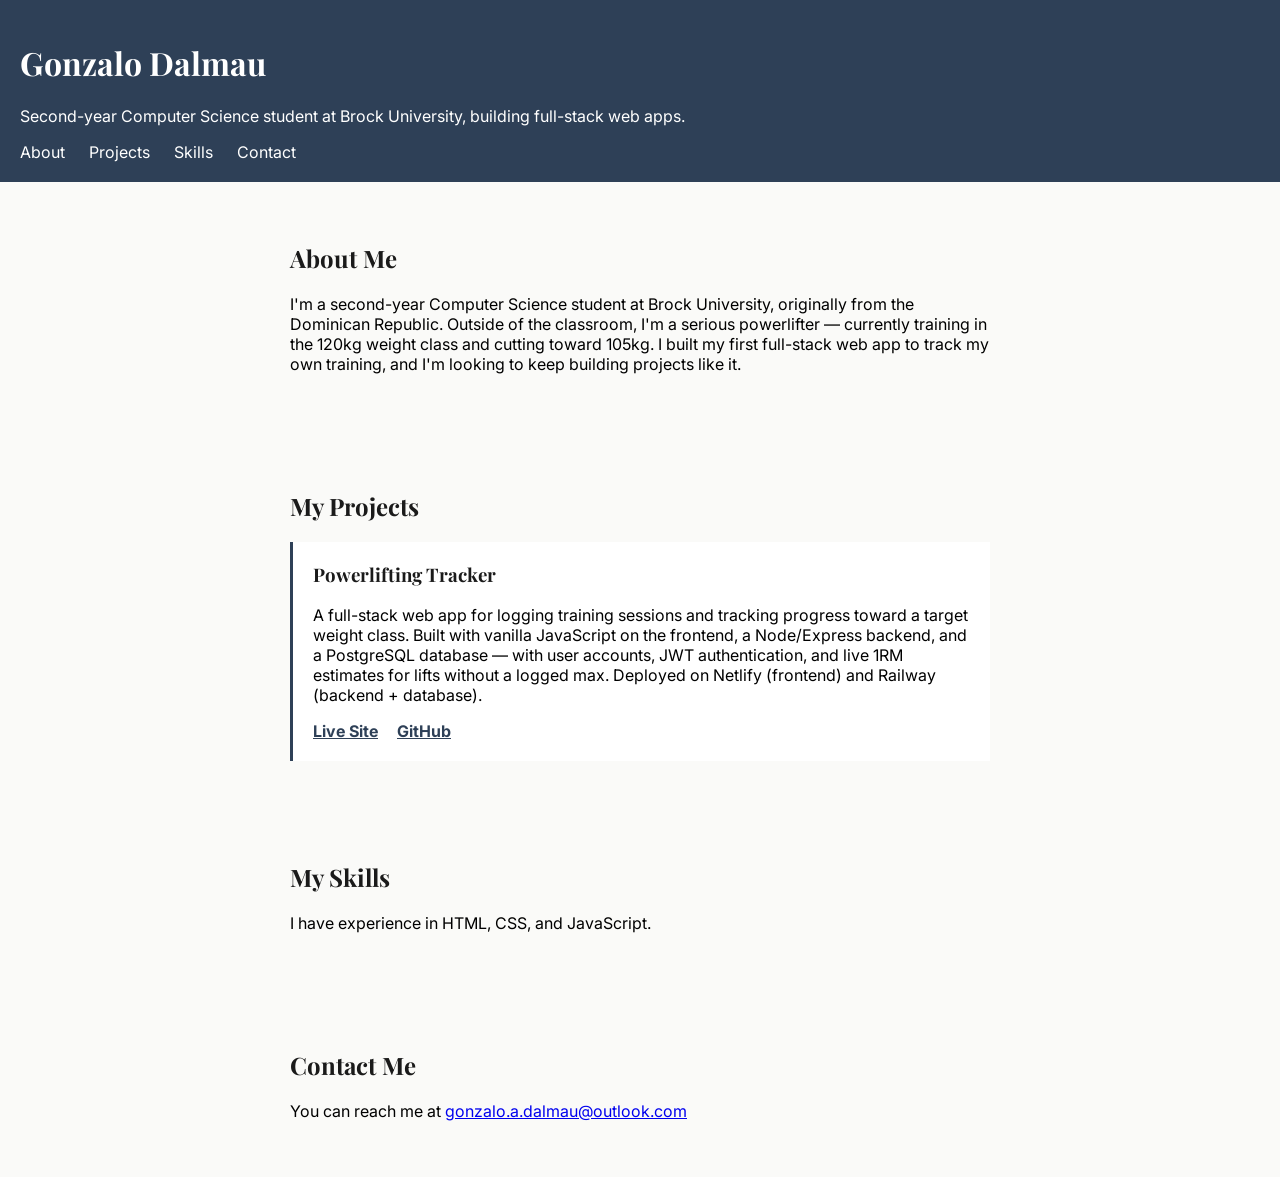
==== porfolio.html @ 1473ad94 "Initial portfolio site" ====
<!DOCTYPE html>
<html>
  <head>
    <meta charset="UTF-8">
    <meta name="viewport" content="width=device-width, initial-scale=1.0">
    <title>Gonzalo Dalmau — Portfolio</title>
    <link rel="icon" type="image/x-icon" href="favicon.ico">
    <link rel="preconnect" href="https://fonts.googleapis.com">
    <link rel="preconnect" href="https://fonts.gstatic.com" crossorigin>
    <link href="https://fonts.googleapis.com/css2?family=Inter:ital,opsz,wght@0,14..32,100..900;1,14..32,100..900&family=Playfair+Display:ital,wght@0,400..900;1,400..900&display=swap" rel="stylesheet">
    <link rel="stylesheet" href="style.css">
</head>
    <body>
        <header>
           
            <h1>Gonzalo Dalmau</h1>
            <p>Second-year Computer Science student at Brock University, building full-stack web apps.</p>
            <nav>
                <a href="#about">About</a>
                <a href="#projects">Projects</a>
                <a href="#skills">Skills</a>
                <a href="#contact">Contact</a>
            </nav>
        </header>

    <section id ="about">
        <h2>About Me</h2>
        <p>I'm a second-year Computer Science student at Brock University, originally from the Dominican Republic. Outside of the classroom, I'm a serious powerlifter — currently training in the 120kg weight class and cutting toward 105kg. I built my first full-stack web app to track my own training, and I'm looking to keep building projects like it.</p>
    </section>
    <section id="projects">
        <h2>My Projects</h2>
        <article>
            <h3>Powerlifting Tracker</h3>
        <p>A full-stack web app for logging training sessions and tracking progress toward a target weight class.
            Built with vanilla JavaScript on the frontend, a Node/Express backend, and a PostgreSQL database — with user accounts, 
            JWT authentication, and live 1RM estimates for lifts without a logged max. Deployed on Netlify (frontend) and Railway (backend + database).</p>
            <a href="#">Live Site</a>
            <a href="#">GitHub</a>
        </article>
    </section>
        <section id="skills">
            <h2>My Skills</h2>
            <p>I have experience in HTML, CSS, and JavaScript.</p>
        </section>
        <section id="contact">
            <h2>Contact Me</h2>
            <p>You can reach me at <a href="mailto:gonzalo.a.dalmau@outlook.com">gonzalo.a.dalmau@outlook.com</a></p>
        </section>
    </body>
</html>
---- style.css ----
body {
    font-family: "Inter", sans-serif;
    margin: 0;
    padding: 0;
    background-color: #FAFAF8;
}

h1, h2, h3 {
    font-family: "Playfair Display", serif;
    color: #1A1A1A;
    text-align: left;
}

header {
    background-color: #2E4057;
    color: #fff;
    padding: 20px;
    text-align: left;
}

header h1 {
    color: #fff;
}
header p {
    color: #fff;
}
section {
    max-width: 700px;
    margin: 0 auto;
    padding: 40px 20px;
}
nav a {
    color: #fff;
    text-decoration: none;
    margin-right: 20px;
    font-family: "Inter", sans-serif;
}

nav a:hover {
    text-decoration: underline;
}
html {
    scroll-behavior: smooth;
}
article {
    border-left: 3px solid #2E4057;
    padding: 20px;
    margin-top: 20px;
    background-color: #fff;
}

article h3 {
    margin-top: 0;
}

article a {
    color: #2E4057;
    margin-right: 15px;
    font-weight: bold;
}
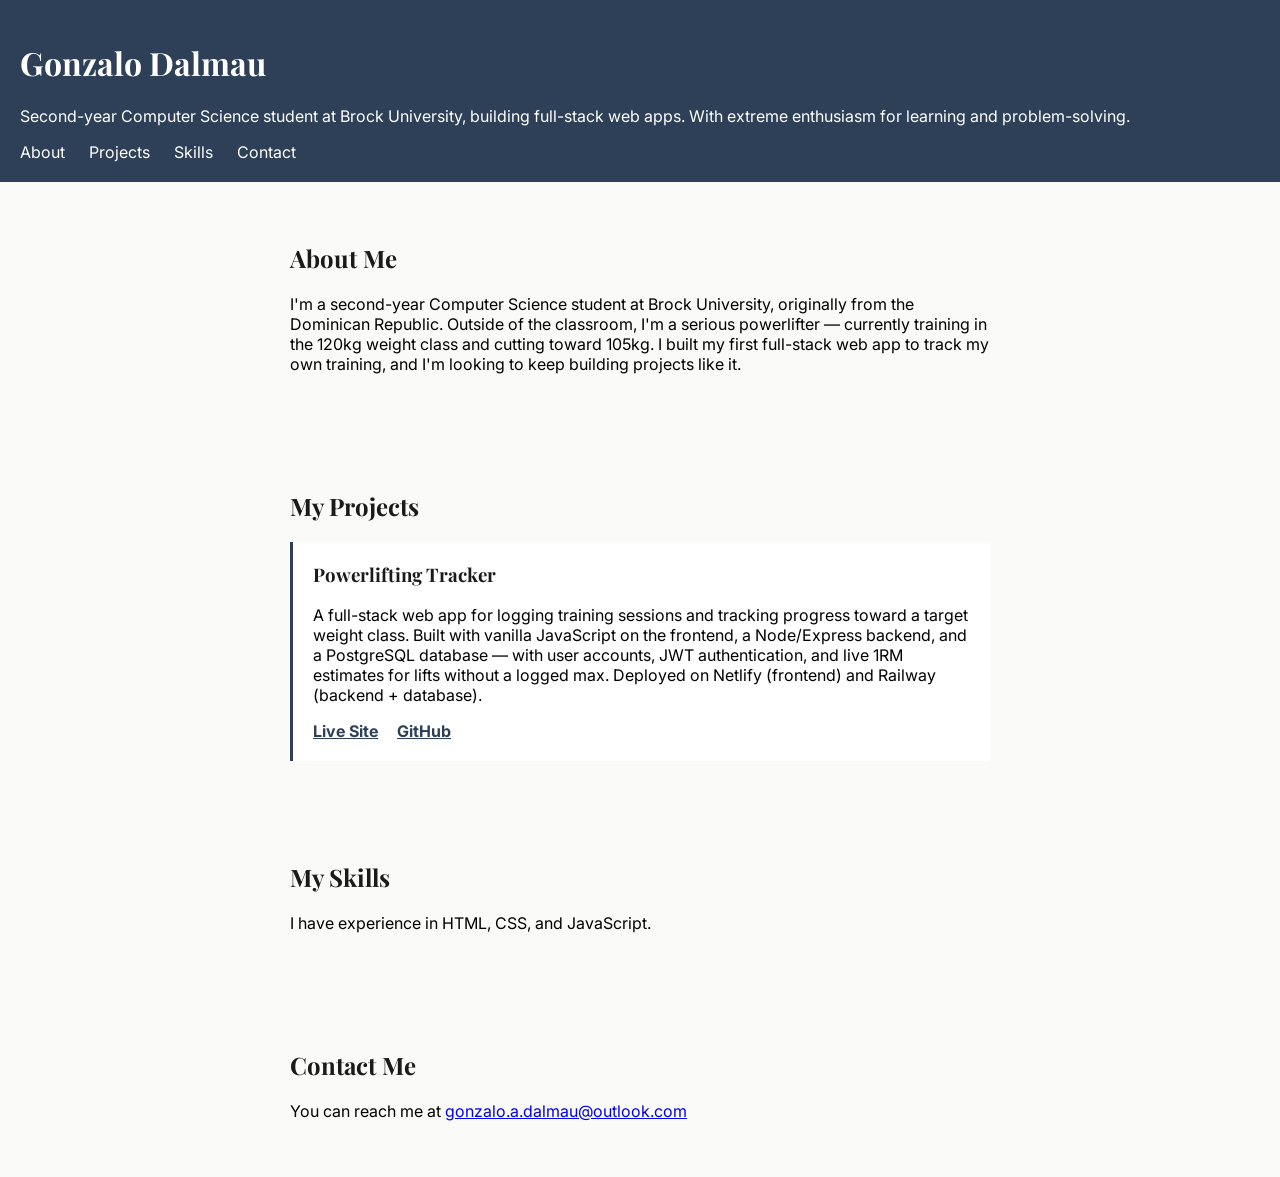
==== commit d8db0ac9: "first push of project" ====
--- a/porfolio.html
+++ b/porfolio.html
@@ -14,7 +14,7 @@
         <header>
            
             <h1>Gonzalo Dalmau</h1>
-            <p>Second-year Computer Science student at Brock University, building full-stack web apps.</p>
+            <p>Second-year Computer Science student at Brock University, building full-stack web apps. With extreme enthusiasm for learning and problem-solving.</p>
             <nav>
                 <a href="#about">About</a>
                 <a href="#projects">Projects</a>
--- a/style.css
+++ b/style.css
@@ -1,62 +1,62 @@
-body {
-    font-family: "Inter", sans-serif;
-    margin: 0;
-    padding: 0;
-    background-color: #FAFAF8;
-}
-
-h1, h2, h3 {
-    font-family: "Playfair Display", serif;
-    color: #1A1A1A;
-    text-align: left;
-}
-
-header {
-    background-color: #2E4057;
-    color: #fff;
-    padding: 20px;
-    text-align: left;
-}
-
-header h1 {
-    color: #fff;
-}
-header p {
-    color: #fff;
-}
-section {
-    max-width: 700px;
-    margin: 0 auto;
-    padding: 40px 20px;
-}
-nav a {
-    color: #fff;
-    text-decoration: none;
-    margin-right: 20px;
-    font-family: "Inter", sans-serif;
-}
-
-nav a:hover {
-    text-decoration: underline;
-}
-html {
-    scroll-behavior: smooth;
-}
-article {
-    border-left: 3px solid #2E4057;
-    padding: 20px;
-    margin-top: 20px;
-    background-color: #fff;
-}
-
-article h3 {
-    margin-top: 0;
-}
-
-article a {
-    color: #2E4057;
-    margin-right: 15px;
-    font-weight: bold;
-}
-
-
+body {
+    font-family: "Inter", sans-serif;
+    margin: 0;
+    padding: 0;
+    background-color: #FAFAF8;
+}
+
+h1, h2, h3 {
+    font-family: "Playfair Display", serif;
+    color: #1A1A1A;
+    text-align: left;
+}
+
+header {
+    background-color: #2E4057;
+    color: #fff;
+    padding: 20px;
+    text-align: left;
+}
+
+header h1 {
+    color: #fff;
+}
+header p {
+    color: #fff;
+}
+section {
+    max-width: 700px;
+    margin: 0 auto;
+    padding: 40px 20px;
+}
+nav a {
+    color: #fff;
+    text-decoration: none;
+    margin-right: 20px;
+    font-family: "Inter", sans-serif;
+}
+
+nav a:hover {
+    text-decoration: underline;
+}
+html {
+    scroll-behavior: smooth;
+}
+article {
+    border-left: 3px solid #2E4057;
+    padding: 20px;
+    margin-top: 20px;
+    background-color: #fff;
+}
+
+article h3 {
+    margin-top: 0;
+}
+
+article a {
+    color: #2E4057;
+    margin-right: 15px;
+    font-weight: bold;
+}
+
+
